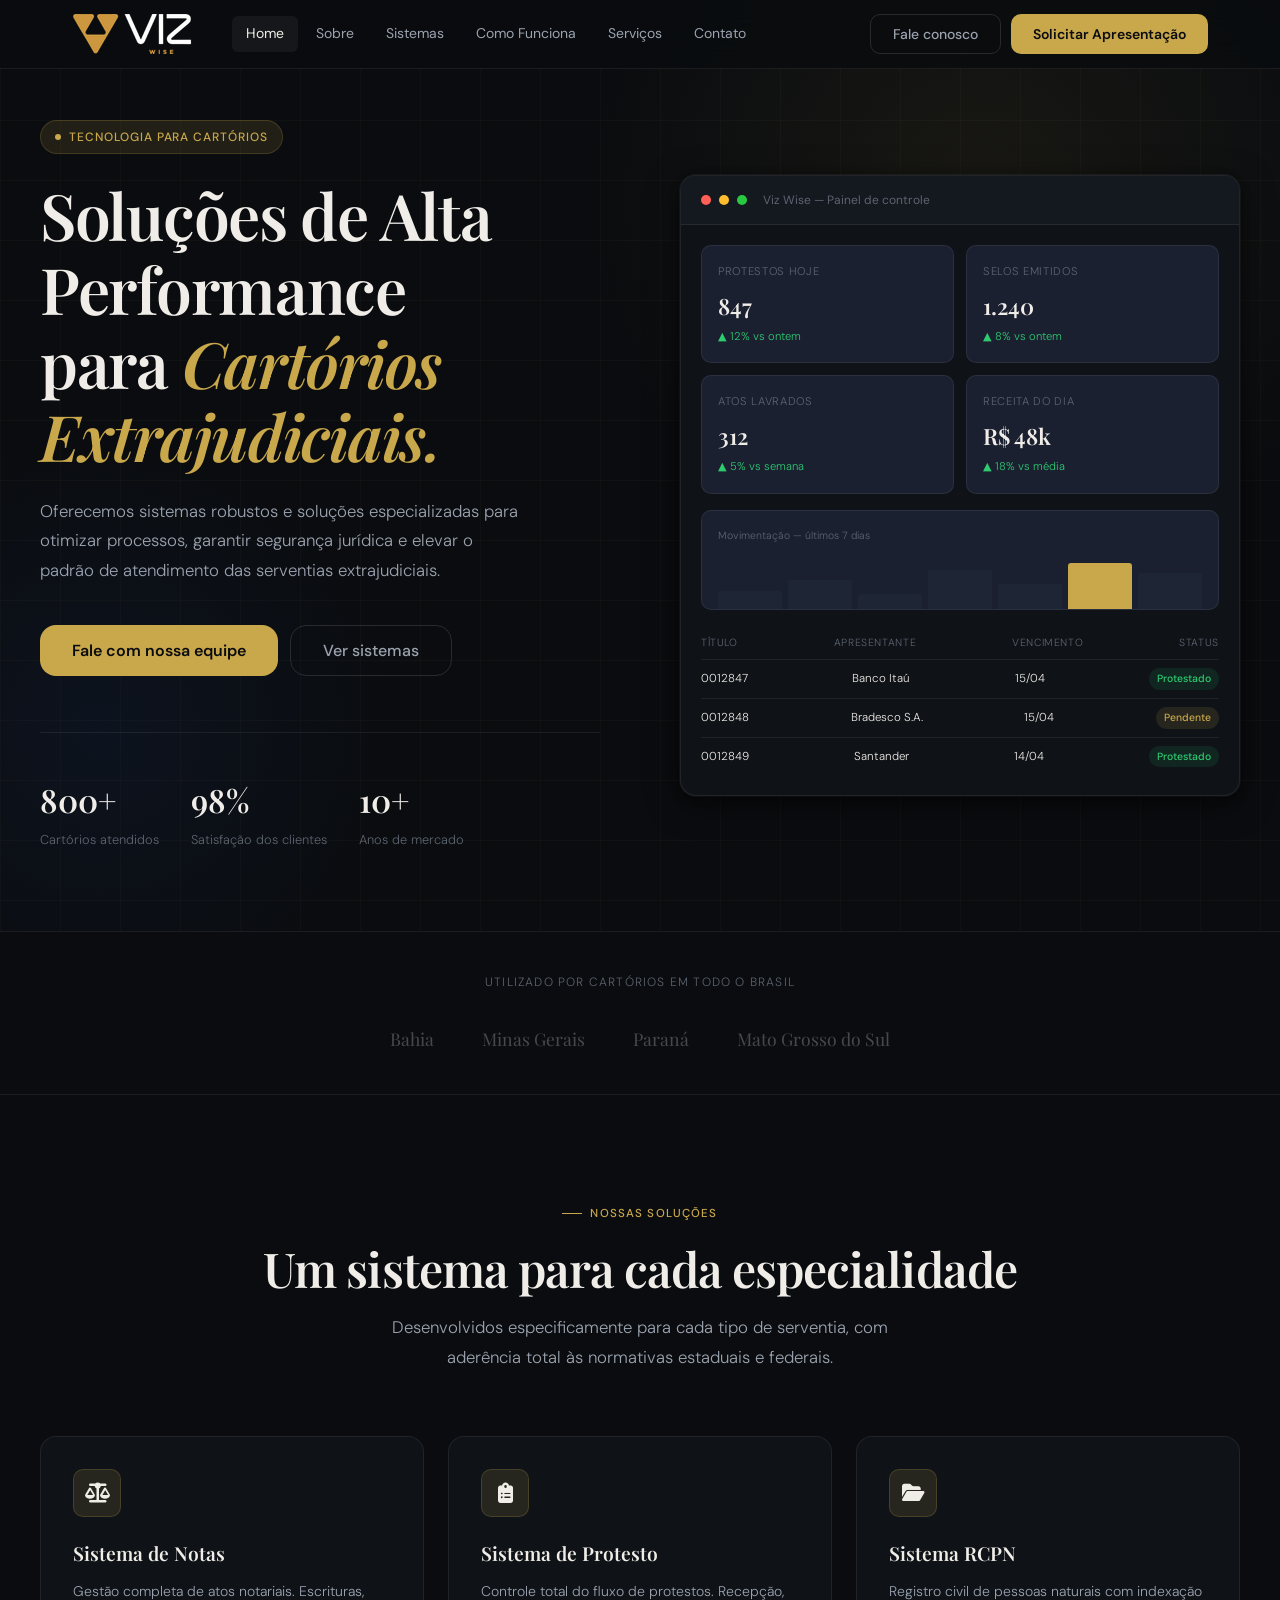
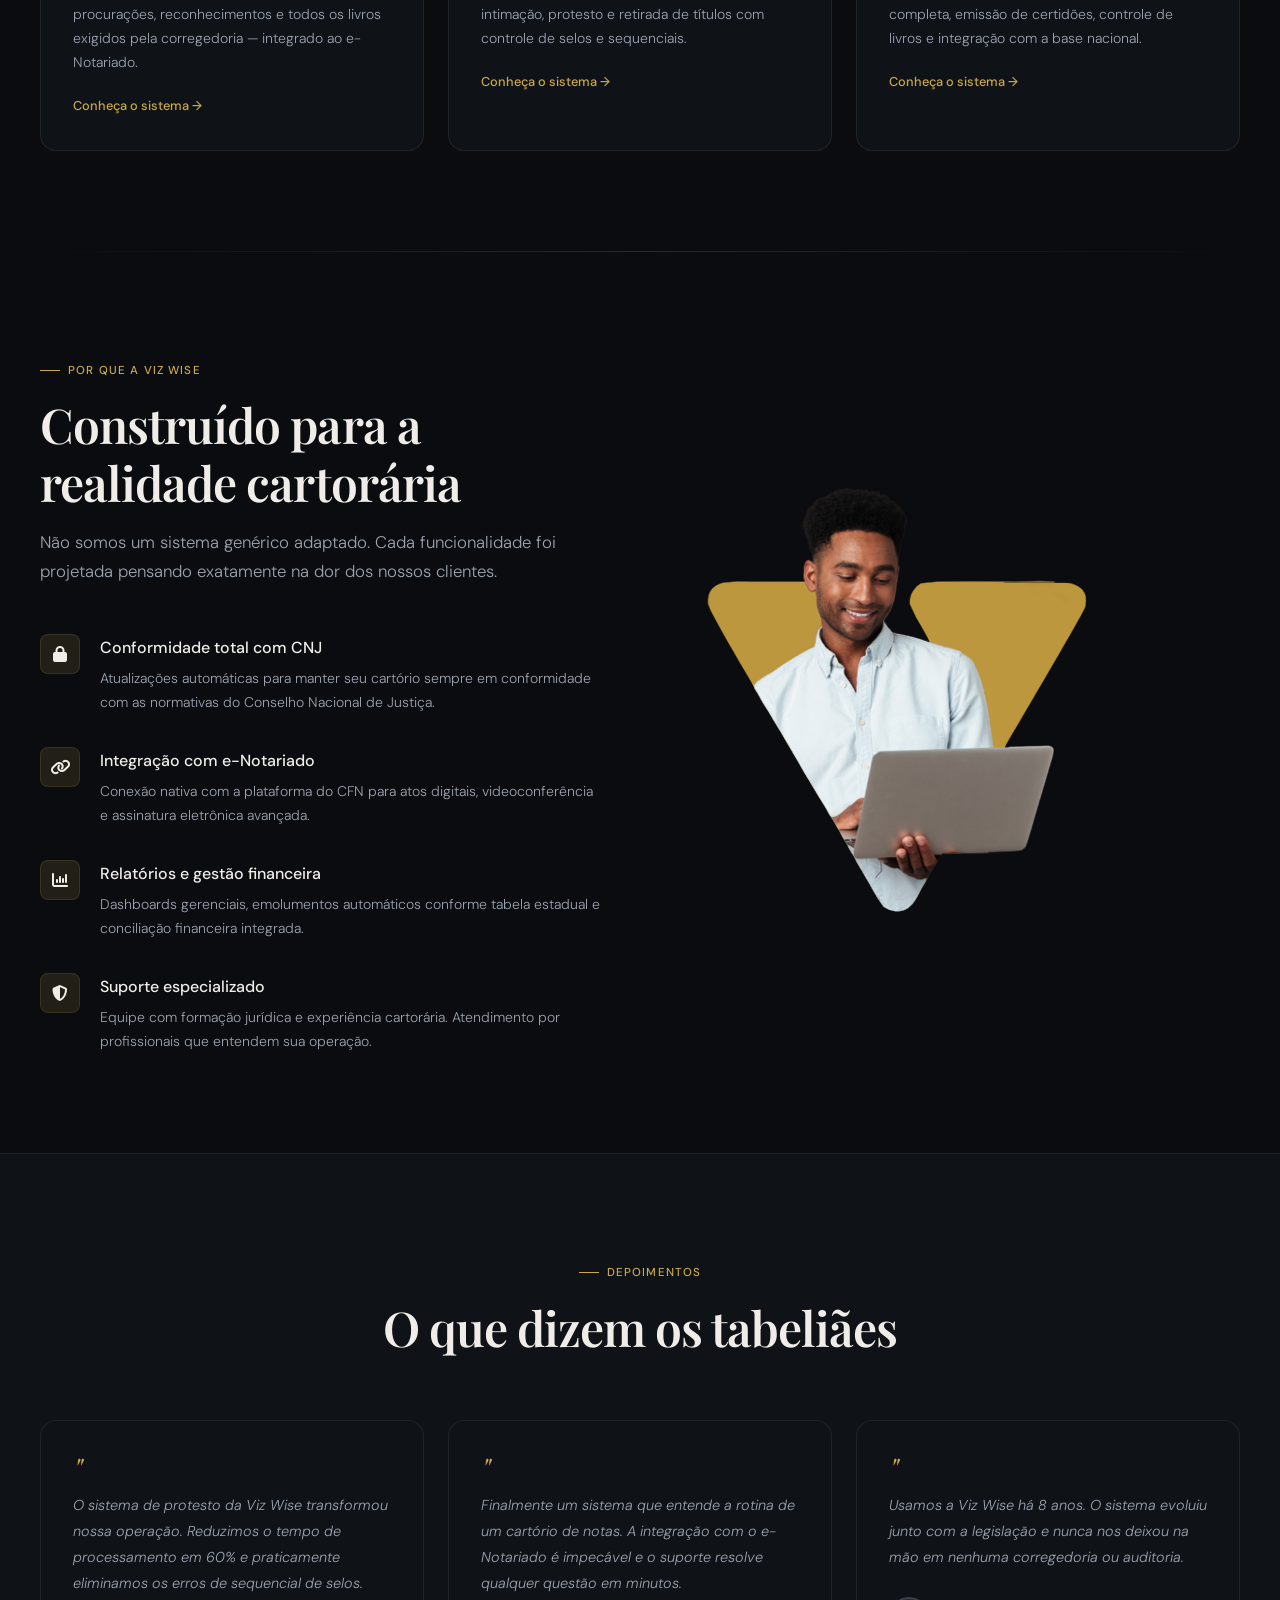
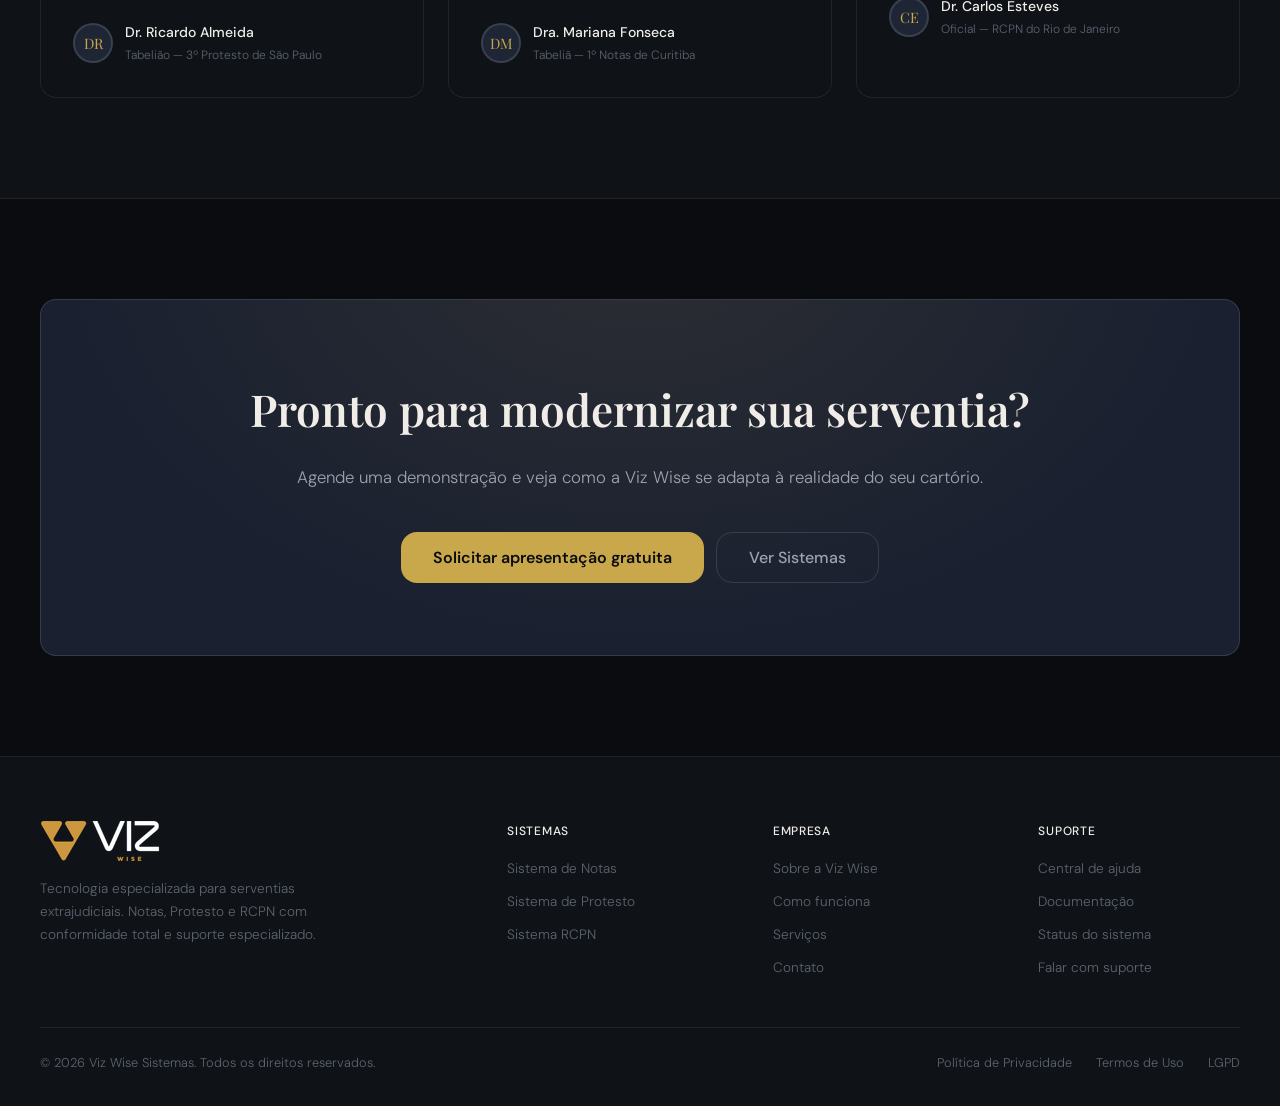
==== index.html @ 93118856 "Primeiro commit do site Viz Wise" ====
<!DOCTYPE html>
<html lang="pt-BR">

<head>
  <meta charset="UTF-8">
  <meta name="viewport" content="width=device-width, initial-scale=1.0">
  <title>Viz Wise | Sistemas para Cartórios</title>
  <meta name="description"
    content="Plataforma de gestão para cartórios de Notas, Protesto e RCPN. Tecnologia que respeita a seriedade do seu trabalho.">
  <link rel="preconnect" href="https://fonts.googleapis.com">
  <link rel="preconnect" href="https://fonts.gstatic.com" crossorigin>
  <link
    href="https://fonts.googleapis.com/css2?family=Playfair+Display:wght@400;500;600;700&family=DM+Sans:ital,opsz,wght@0,9..40,300;0,9..40,400;0,9..40,500;0,9..40,600;1,9..40,300&display=swap"
    rel="stylesheet">
  <link rel="stylesheet" href="https://cdnjs.cloudflare.com/ajax/libs/font-awesome/6.4.0/css/all.min.css">
  <link rel="stylesheet" href="css/styles.css">
</head>

<body>

  <nav id="navbar">
    <div class="nav-inner">
      <div class="nav-logo" onclick="navigate('home')" style="cursor:pointer;">

        <div class="logo-text"><img src="images/logo.png" alt="logo_vizwise"></div>
      </div>
      <div class="nav-links">
        <span class="nav-link active" onclick="navigate('home')" data-page="home">Home</span>
        <span class="nav-link" onclick="navigate('sobre')" data-page="sobre">Sobre</span>
        <span class="nav-link" onclick="navigate('sistemas')" data-page="sistemas">Sistemas</span>
        <span class="nav-link" onclick="navigate('como-funciona')" data-page="como-funciona">Como Funciona</span>
        <span class="nav-link" onclick="navigate('servicos')" data-page="servicos">Serviços</span>
        <span class="nav-link" onclick="navigate('contato')" data-page="contato">Contato</span>
      </div>
      <div class="nav-cta">
        <button class="btn btn-ghost" onclick="navigate('contato')">Fale conosco</button>
        <button class="btn btn-gold" onclick="navigate('contato')">Solicitar Apresentação</button>
      </div>
      <div class="hamburger" id="hamburger" onclick="toggleMenu()">
        <span></span><span></span><span></span>
      </div>
    </div>
  </nav>

  <div class="mobile-nav" id="mobileNav">
    <span class="nav-link" onclick="navigate('home');toggleMenu()">Home</span>
    <span class="nav-link" onclick="navigate('sobre');toggleMenu()">Sobre</span>
    <span class="nav-link" onclick="navigate('sistemas');toggleMenu()">Sistemas</span>
    <span class="nav-link" onclick="navigate('como-funciona');toggleMenu()">Como Funciona</span>
    <span class="nav-link" onclick="navigate('servicos');toggleMenu()">servicos</span>
    <span class="nav-link" onclick="navigate('contato');toggleMenu()">Contato</span>
    <div style="margin-top:24px;display:flex;flex-direction:column;gap:12px;">
      <button class="btn btn-ghost" onclick="navigate('contato');toggleMenu()">Falar com consultor</button>
      <button class="btn btn-gold" onclick="navigate('contato');toggleMenu()">Solicitar demo</button>
    </div>
  </div>

  <section class="hero">
    <div class="hero-bg">
      <div class="hero-grid"></div>
      <div class="hero-glow"></div>
      <div class="hero-glow2"></div>
    </div>
    <div class="hero-inner">
      <div class="hero-content">
        <div class="hero-eyebrow">Tecnologia para cartórios</div>
        <h1 class="hero-title">
          Soluções de Alta Performance <br>para <em>Cartórios Extrajudiciais.</em>
        </h1>
        <p class="hero-sub">
          Oferecemos sistemas robustos e soluções especializadas para otimizar processos, garantir segurança jurídica e
          elevar o padrão de atendimento das serventias extrajudiciais.
        </p>
        <div class="hero-actions">
          <button class="btn btn-gold btn-lg" onclick="navigate('contato')">Fale com nossa equipe</button>
          <button class="btn btn-ghost btn-lg" onclick="navigate('sistemas')">Ver sistemas</button>
        </div>
        <div class="hero-stats">
          <div>
            <div class="hero-stat-value">800+</div>
            <div class="hero-stat-label">Cartórios atendidos</div>
          </div>
          <div>
            <div class="hero-stat-value">98%</div>
            <div class="hero-stat-label">Satisfação dos clientes</div>
          </div>
          <div>
            <div class="hero-stat-value">10+</div>
            <div class="hero-stat-label">Anos de mercado</div>
          </div>
        </div>
      </div>
      <div class="hero-visual">
        <div class="dashboard-mock">
          <div class="dash-header">
            <div class="dash-dot" style="background:#ff5f57"></div>
            <div class="dash-dot" style="background:#ffbd2e"></div>
            <div class="dash-dot" style="background:#28c840"></div>
            <div class="dash-title">Viz Wise — Painel de controle</div>
          </div>
          <div class="dash-body">
            <div class="dash-cards">
              <div class="dash-card">
                <div class="dash-card-label">Protestos hoje</div>
                <div class="dash-card-value">847</div>
                <div class="dash-card-delta">▲ 12% vs ontem</div>
              </div>
              <div class="dash-card">
                <div class="dash-card-label">Selos emitidos</div>
                <div class="dash-card-value">1.240</div>
                <div class="dash-card-delta">▲ 8% vs ontem</div>
              </div>
              <div class="dash-card">
                <div class="dash-card-label">Atos lavrados</div>
                <div class="dash-card-value">312</div>
                <div class="dash-card-delta">▲ 5% vs semana</div>
              </div>
              <div class="dash-card">
                <div class="dash-card-label">Receita do dia</div>
                <div class="dash-card-value">R$ 48k</div>
                <div class="dash-card-delta">▲ 18% vs média</div>
              </div>
            </div>
            <div class="dash-chart">
              <div style="font-size:0.65rem;color:var(--text3);margin-bottom:8px;">Movimentação — últimos 7 dias</div>
              <div class="chart-bars">
                <div class="chart-bar" style="height:45%"></div>
                <div class="chart-bar" style="height:60%"></div>
                <div class="chart-bar" style="height:40%"></div>
                <div class="chart-bar" style="height:75%"></div>
                <div class="chart-bar" style="height:55%"></div>
                <div class="chart-bar active" style="height:85%"></div>
                <div class="chart-bar" style="height:70%"></div>
              </div>
            </div>
            <div class="dash-table">
              <div class="dash-table-row" style="color:var(--text3);font-size:0.65rem;letter-spacing:0.06em;">
                <span>TÍTULO</span><span>APRESENTANTE</span><span>VENCIMENTO</span><span>STATUS</span>
              </div>
              <div class="dash-table-row">
                <span style="color:var(--text)">0012847</span><span>Banco Itaú</span><span>15/04</span>
                <span class="dash-badge badge-green">Protestado</span>
              </div>
              <div class="dash-table-row">
                <span style="color:var(--text)">0012848</span><span>Bradesco S.A.</span><span>15/04</span>
                <span class="dash-badge badge-gold">Pendente</span>
              </div>
              <div class="dash-table-row">
                <span style="color:var(--text)">0012849</span><span>Santander</span><span>14/04</span>
                <span class="dash-badge badge-green">Protestado</span>
              </div>
            </div>
          </div>
        </div>
      </div>
    </div>
  </section>

  <section style="padding:40px 32px;border-top:1px solid var(--border);border-bottom:1px solid var(--border);">
    <div style="max-width:1200px;margin:0 auto;">
      <p
        style="text-align:center;font-size:0.75rem;color:var(--text3);letter-spacing:0.1em;text-transform:uppercase;margin-bottom:32px;">
        Utilizado por cartórios em todo o Brasil</p>
      <div style="display:flex;justify-content:center;gap:48px;flex-wrap:wrap;opacity:0.4;filter:grayscale(1);">
        <div style="font-family:var(--font-display);font-size:1.1rem;color:var(--text2);">Bahia</div>
        <div style="font-family:var(--font-display);font-size:1.1rem;color:var(--text2);">Minas Gerais</div>
        <div style="font-family:var(--font-display);font-size:1.1rem;color:var(--text2);">Paraná</div>
        <div style="font-family:var(--font-display);font-size:1.1rem;color:var(--text2);">Mato Grosso do Sul</div>
      </div>
    </div>
  </section>

  <section class="section">
    <div class="section-inner">
      <div class="section-header center">
        <div class="section-label">Nossas soluções</div>
        <h2 class="section-title">Um sistema para cada especialidade</h2>
        <p class="section-sub">Desenvolvidos especificamente para cada tipo de serventia, com aderência total às
          normativas estaduais e federais.</p>
      </div>
      <div class="modules-grid">
        <div class="module-card" onclick="navigate('sistemas')">
          <div class="module-icon"><i class="fa-solid fa-scale-balanced"></i></div>
          <div class="module-title">Sistema de Notas</div>
          <div class="module-desc">Gestão completa de atos notariais. Escrituras, procurações, reconhecimentos e todos
            os livros exigidos pela corregedoria — integrado ao e-Notariado.</div>
          <div class="module-link">Conheça o sistema →</div>
        </div>
        <div class="module-card" onclick="navigate('sistemas')">
          <div class="module-icon"><i class="fa-solid fa-clipboard-list"></i></div>
          <div class="module-title">Sistema de Protesto</div>
          <div class="module-desc">Controle total do fluxo de protestos. Recepção, intimação, protesto e retirada de
            títulos com controle de selos e sequenciais.</div>
          <div class="module-link">Conheça o sistema →</div>
        </div>
        <div class="module-card" onclick="navigate('sistemas')">
          <div class="module-icon"><i class="fa-solid fa-folder-open"></i></div>
          <div class="module-title">Sistema RCPN</div>
          <div class="module-desc">Registro civil de pessoas naturais com indexação completa, emissão de certidões,
            controle de livros e integração com a base nacional.</div>
          <div class="module-link">Conheça o sistema →</div>
        </div>
      </div>
    </div>
  </section>

  <div class="divider"></div>

  <section class="section">
    <div class="section-inner">
      <div class="features-layout">
        <div>
          <div class="section-label">Por que a Viz Wise</div>
          <h2 class="section-title">Construído para a realidade cartorária</h2>
          <p class="section-sub" style="margin-bottom:48px;">Não somos um sistema genérico adaptado. Cada funcionalidade
            foi projetada pensando exatamente na dor dos nossos clientes.</p>
          <div class="features-list">
            <div class="feature-item">
              <div class="feature-icon"><i class="fa-solid fa-lock"></i></div>
              <div>
                <div class="feature-title">Conformidade total com CNJ</div>
                <div class="feature-desc">Atualizações automáticas para manter seu cartório sempre em conformidade com
                  as normativas do Conselho Nacional de Justiça.</div>
              </div>
            </div>
            <div class="feature-item">
              <div class="feature-icon"><i class="fa-solid fa-link"></i></div>
              <div>
                <div class="feature-title">Integração com e-Notariado</div>
                <div class="feature-desc">Conexão nativa com a plataforma do CFN para atos digitais, videoconferência e
                  assinatura eletrônica avançada.</div>
              </div>
            </div>
            <div class="feature-item">
              <div class="feature-icon"><i class="fa-solid fa-chart-column"></i></div>
              <div>
                <div class="feature-title">Relatórios e gestão financeira</div>
                <div class="feature-desc">Dashboards gerenciais, emolumentos automáticos conforme tabela estadual e
                  conciliação financeira integrada.</div>
              </div>
            </div>
            <div class="feature-item">
              <div class="feature-icon"><i class="fa-solid fa-shield-halved"></i></div>
              <div>
                <div class="feature-title">Suporte especializado</div>
                <div class="feature-desc">Equipe com formação jurídica e experiência cartorária. Atendimento por
                  profissionais que entendem sua operação.</div>
              </div>
            </div>
          </div>
        </div>
        <div class="features-visual">
          <img fetchpriority="high" decoding="async" width="435" height="469" src="./images/img.png"
            sizes="(max-width: 435px) 100vw, 435px" style="width:100%;height:107.82%;max-width:435px">
        </div>
      </div>
    </div>
    </div>
    </div>
  </section>

  <section class="section"
    style="background:var(--bg2);border-top:1px solid var(--border);border-bottom:1px solid var(--border);">
    <div class="section-inner">
      <div class="section-header center">
        <div class="section-label">Depoimentos</div>
        <h2 class="section-title">O que dizem os tabeliães</h2>
      </div>
      <div class="testimonials">
        <div class="testimonial">
          <div class="testimonial-quote">O sistema de protesto da Viz Wise transformou nossa operação. Reduzimos o tempo
            de processamento em 60% e praticamente eliminamos os erros de sequencial de selos.</div>
          <div class="testimonial-author">
            <div class="testimonial-avatar">DR</div>
            <div>
              <div class="testimonial-name">Dr. Ricardo Almeida</div>
              <div class="testimonial-role">Tabelião — 3º Protesto de São Paulo</div>
            </div>
          </div>
        </div>
        <div class="testimonial">
          <div class="testimonial-quote">Finalmente um sistema que entende a rotina de um cartório de notas. A
            integração com o e-Notariado é impecável e o suporte resolve qualquer questão em minutos.</div>
          <div class="testimonial-author">
            <div class="testimonial-avatar">DM</div>
            <div>
              <div class="testimonial-name">Dra. Mariana Fonseca</div>
              <div class="testimonial-role">Tabeliã — 1º Notas de Curitiba</div>
            </div>
          </div>
        </div>
        <div class="testimonial">
          <div class="testimonial-quote">Usamos a Viz Wise há 8 anos. O sistema evoluiu junto com a legislação e nunca
            nos deixou na mão em nenhuma corregedoria ou auditoria.</div>
          <div class="testimonial-author">
            <div class="testimonial-avatar">CE</div>
            <div>
              <div class="testimonial-name">Dr. Carlos Esteves</div>
              <div class="testimonial-role">Oficial — RCPN do Rio de Janeiro</div>
            </div>
          </div>
        </div>
      </div>
    </div>
  </section>

  <section class="section">
    <div class="section-inner">
      <div class="cta-banner">
        <h2 class="cta-banner-title">Pronto para modernizar sua serventia?</h2>
        <p class="cta-banner-sub">Agende uma demonstração e veja como a Viz Wise se adapta à realidade do seu cartório.
        </p>
        <div class="cta-banner-actions">
          <button class="btn btn-gold btn-lg" onclick="navigate('contato')">Solicitar apresentação gratuita</button>
          <button class="btn btn-ghost btn-lg" onclick="navigate('sistemas')">Ver Sistemas</button>
        </div>
      </div>
    </div>
  </section>

  <footer>
    <div class="footer-inner">
      <div class="footer-top">
        <div class="footer-brand">
          <div class="footer-brand-logo">
            <img src="images/logo.png" alt="logo_vizwise">
          </div>
          <div class="footer-brand-desc">Tecnologia especializada para serventias extrajudiciais. Notas, Protesto e RCPN
            com conformidade total e suporte especializado.</div>
        </div>
        <div>
          <div class="footer-col-title">Sistemas</div>
          <div class="footer-links">
            <span class="footer-link" onclick="navigate('sistemas')">Sistema de Notas</span>
            <span class="footer-link" onclick="navigate('sistemas')">Sistema de Protesto</span>
            <span class="footer-link" onclick="navigate('sistemas')">Sistema RCPN</span>
          </div>
        </div>
        <div>
          <div class="footer-col-title">Empresa</div>
          <div class="footer-links">
            <span class="footer-link" onclick="navigate('sobre')">Sobre a Viz Wise</span>
            <span class="footer-link" onclick="navigate('como-funciona')">Como funciona</span>
            <span class="footer-link" onclick="navigate('servicos')">Serviços</span>
            <span class="footer-link" onclick="navigate('contato')">Contato</span>
          </div>
        </div>
        <div>
          <div class="footer-col-title">Suporte</div>
          <div class="footer-links">
            <span class="footer-link">Central de ajuda</span>
            <span class="footer-link">Documentação</span>
            <span class="footer-link">Status do sistema</span>
            <span class="footer-link" onclick="navigate('contato')">Falar com suporte</span>
          </div>
        </div>
      </div>
      <div class="footer-bottom">
        <div class="footer-copy">© 2026 Viz Wise Sistemas. Todos os direitos reservados.</div>
        <div class="footer-legal">
          <a>Política de Privacidade</a>
          <a>Termos de Uso</a>
          <a>LGPD</a>
        </div>
      </div>
    </div>
  </footer>

  <script src="js/main.js"></script>
</body>

</html>
---- css/styles.css ----
:root {
  --bg: #0a0c0f;
  --bg2: #0f1318;
  --bg3: #141920;
  --surface: #1a2030;
  --surface2: #1e2535;
  --border: rgba(255, 255, 255, 0.07);
  --border2: rgba(255, 255, 255, 0.12);
  --gold: #c9a84c;
  --gold2: #e8c97a;
  --gold-dim: rgba(201, 168, 76, 0.12);
  --gold-glow: rgba(201, 168, 76, 0.25);
  --text: #f0ede8;
  --text2: #9ba3b0;
  --text3: #5c6470;
  --green: #2ecc71;
  --green-dim: rgba(46, 204, 113, 0.1);
  --red: #e74c3c;
  --radius: 10px;
  --radius-lg: 16px;
  --font-display: 'Playfair Display', Georgia, serif;
  --font-body: 'DM Sans', system-ui, sans-serif;
  --transition: 0.2s cubic-bezier(0.4, 0, 0.2, 1);
  --shadow: 0 1px 3px rgba(0, 0, 0, 0.4), 0 4px 16px rgba(0, 0, 0, 0.3);
  --shadow-lg: 0 8px 32px rgba(0, 0, 0, 0.5), 0 2px 8px rgba(0, 0, 0, 0.4);
}

*,
*::before,
*::after {
  box-sizing: border-box;
  margin: 0;
  padding: 0;
}

html {
  scroll-behavior: smooth;
  font-size: 16px;
}

body {
  background: var(--bg);
  color: var(--text);
  font-family: var(--font-body);
  font-weight: 300;
  line-height: 1.7;
  -webkit-font-smoothing: antialiased;
  overflow-x: hidden;
}

img {
  max-width: 100%;
  display: block;
}

a {
  color: inherit;
  text-decoration: none;
}

button {
  cursor: pointer;
  border: none;
  background: none;
  font-family: inherit;
}

/* SCROLLBAR */
::-webkit-scrollbar {
  width: 4px;
}

::-webkit-scrollbar-track {
  background: var(--bg);
}

::-webkit-scrollbar-thumb {
  background: var(--surface2);
  border-radius: 2px;
}

/* NAV */
nav {
  position: fixed;
  top: 0;
  left: 0;
  right: 0;
  z-index: 1000;
  background: rgba(10, 12, 15, 0.85);
  backdrop-filter: blur(16px);
  border-bottom: 1px solid var(--border);
  transition: var(--transition);
}

.nav-inner {
  max-width: 1200px;
  margin: 0 auto;
  padding: 0 32px;
  display: flex;
  align-items: center;
  height: 68px;
  gap: 40px;
}

.nav-logo {
  display: flex;
  align-items: center;
  gap: 10px;
  flex-shrink: 0;
}

.logo-mark {
  width: 32px;
  height: 32px;
  background: var(--gold);
  border-radius: 6px;
  display: flex;
  align-items: center;
  justify-content: center;
}

.logo-mark svg {
  width: 18px;
  height: 18px;
  fill: var(--bg);
}

.logo-text {
  font-family: var(--font-display);
  font-size: 1.25rem;
  font-weight: 600;
  color: var(--text);
  letter-spacing: 0.01em;
}

.logo-text span {
  color: var(--gold);
}

.nav-links {
  display: flex;
  align-items: center;
  gap: 4px;
  flex: 1;
}

.nav-link {
  padding: 6px 14px;
  border-radius: 6px;
  font-size: 0.875rem;
  font-weight: 400;
  color: var(--text2);
  transition: var(--transition);
  cursor: pointer;
}

.nav-link:hover,
.nav-link.active {
  color: var(--text);
  background: rgba(255, 255, 255, 0.05);
}

.nav-cta {
  margin-left: auto;
  display: flex;
  gap: 10px;
}

.btn {
  display: inline-flex;
  align-items: center;
  gap: 8px;
  padding: 10px 22px;
  border-radius: var(--radius);
  font-size: 0.875rem;
  font-weight: 500;
  transition: var(--transition);
  white-space: nowrap;
}

.btn-ghost {
  border: 1px solid var(--border2);
  color: var(--text2);
}

.btn-ghost:hover {
  background: rgba(255, 255, 255, 0.05);
  color: var(--text);
  border-color: var(--border2);
}

.btn-gold {
  background: var(--gold);
  color: var(--bg);
  font-weight: 600;
}

.btn-gold:hover {
  background: var(--gold2);
  transform: translateY(-1px);
  box-shadow: 0 4px 20px var(--gold-glow);
}

.btn-outline-gold {
  border: 1px solid var(--gold);
  color: var(--gold);
}

.btn-outline-gold:hover {
  background: var(--gold-dim);
}

.btn-lg {
  padding: 14px 32px;
  font-size: 1rem;
  border-radius: var(--radius-lg);
}

/* HAMBURGER */
.hamburger {
  display: none;
  flex-direction: column;
  gap: 5px;
  padding: 8px;
  cursor: pointer;
}

.hamburger span {
  display: block;
  width: 22px;
  height: 1.5px;
  background: var(--text2);
  transition: var(--transition);
}

/* MOBILE NAV */
.mobile-nav {
  display: none;
  position: fixed;
  inset: 0;
  z-index: 999;
  background: var(--bg);
  padding: 100px 32px 32px;
  flex-direction: column;
  gap: 4px;
}

.mobile-nav.open {
  display: flex;
}

.mobile-nav .nav-link {
  font-size: 1.25rem;
  padding: 12px 16px;
}

/* SECTION */
.section {
  padding: 100px 32px;
}

.section-inner {
  max-width: 1200px;
  margin: 0 auto;
}

.section-label {
  display: inline-flex;
  align-items: center;
  gap: 8px;
  font-size: 0.72rem;
  font-weight: 500;
  color: var(--gold);
  letter-spacing: 0.1em;
  text-transform: uppercase;
  margin-bottom: 16px;
}

.section-label::before {
  content: '';
  width: 20px;
  height: 1px;
  background: var(--gold);
}

.section-title {
  font-family: var(--font-display);
  font-size: clamp(2rem, 4vw, 3rem);
  font-weight: 600;
  line-height: 1.2;
  letter-spacing: -0.02em;
  color: var(--text);
  margin-bottom: 16px;
}

.section-sub {
  font-size: 1.05rem;
  color: var(--text2);
  max-width: 560px;
  line-height: 1.75;
}

.section-header {
  margin-bottom: 64px;
}

.section-header.center {
  text-align: center;
}

.section-header.center .section-label {
  justify-content: center;
}

.section-header.center .section-sub {
  margin: 0 auto;
}

/* MODULES */
.modules-grid {
  display: grid;
  grid-template-columns: repeat(3, 1fr);
  gap: 24px;
}

.module-card {
  background: var(--bg2);
  border: 1px solid var(--border);
  border-radius: var(--radius-lg);
  padding: 32px;
  transition: var(--transition);
  cursor: pointer;
  position: relative;
  overflow: hidden;
}

.module-card::before {
  content: '';
  position: absolute;
  inset: 0;
  background: linear-gradient(135deg, var(--gold-dim) 0%, transparent 60%);
  opacity: 0;
  transition: var(--transition);
}

.module-card:hover {
  border-color: rgba(201, 168, 76, 0.25);
  transform: translateY(-4px);
  box-shadow: var(--shadow-lg);
}

.module-card:hover::before {
  opacity: 1;
}

.module-icon {
  width: 48px;
  height: 48px;
  background: var(--gold-dim);
  border: 1px solid rgba(201, 168, 76, 0.2);
  border-radius: 10px;
  display: flex;
  align-items: center;
  justify-content: center;
  margin-bottom: 20px;
  font-size: 1.25rem;
}

.module-title {
  font-family: var(--font-display);
  font-size: 1.2rem;
  font-weight: 600;
  color: var(--text);
  margin-bottom: 10px;
}

.module-desc {
  font-size: 0.875rem;
  color: var(--text2);
  line-height: 1.7;
}

.module-link {
  display: inline-flex;
  align-items: center;
  gap: 6px;
  font-size: 0.8rem;
  color: var(--gold);
  margin-top: 20px;
  font-weight: 500;
}

/* FEATURES */
.features-layout {
  display: grid;
  grid-template-columns: 1fr 1fr;
  gap: 80px;
  align-items: center;
}

.features-list {
  display: flex;
  flex-direction: column;
  gap: 32px;
}

.feature-item {
  display: flex;
  gap: 20px;
}

.feature-icon {
  width: 40px;
  height: 40px;
  background: var(--gold-dim);
  border: 1px solid rgba(201, 168, 76, 0.15);
  border-radius: 8px;
  display: flex;
  align-items: center;
  justify-content: center;
  flex-shrink: 0;
  font-size: 1rem;
}

.feature-title {
  font-size: 1rem;
  font-weight: 500;
  color: var(--text);
  margin-bottom: 6px;
}

.feature-desc {
  font-size: 0.875rem;
  color: var(--text2);
  line-height: 1.7;
}

/*eatures-visual {
  background: var(--bg2);
  border: 1px solid var(--border);
  border-radius: var(--radius-lg);
  overflow: hidden;
}
*/
.fv-header {
  padding: 16px 20px;
  border-bottom: 1px solid var(--border);
  display: flex;
  align-items: center;
  justify-content: space-between;
}

.fv-title {
  font-size: 0.8rem;
  font-weight: 500;
  color: var(--text2);
}

.fv-actions {
  display: flex;
  gap: 8px;
}

.fv-btn {
  padding: 4px 12px;
  border-radius: 6px;
  font-size: 0.7rem;
  font-weight: 500;
  border: 1px solid var(--border);
}

.fv-btn.primary {
  background: var(--gold);
  color: var(--bg);
  border-color: var(--gold);
}

.fv-body {
  padding: 20px;
}

.fv-row {
  display: grid;
  grid-template-columns: 1fr 1fr 1fr auto;
  gap: 12px;
  align-items: center;
  padding: 10px 0;
  border-bottom: 1px solid var(--border);
  font-size: 0.75rem;
}

.fv-row:last-child {
  border: none;
}

.fv-row.header {
  color: var(--text3);
  font-size: 0.7rem;
  letter-spacing: 0.06em;
  text-transform: uppercase;
}

.fv-status {
  padding: 3px 10px;
  border-radius: 100px;
  font-size: 0.65rem;
  font-weight: 500;
}

/* HOW IT WORKS */
.steps {
  display: grid;
  grid-template-columns: repeat(4, 1fr);
  gap: 0;
  position: relative;
}

.steps::before {
  content: '';
  position: absolute;
  top: 28px;
  left: 12%;
  right: 12%;
  height: 1px;
  background: linear-gradient(90deg, transparent, var(--border2), transparent);
}

.step {
  text-align: center;
  padding: 0 16px;
}

.step-num {
  width: 56px;
  height: 56px;
  border-radius: 50%;
  background: var(--surface);
  border: 1px solid var(--border2);
  display: flex;
  align-items: center;
  justify-content: center;
  font-family: var(--font-display);
  font-size: 1.1rem;
  font-weight: 600;
  color: var(--gold);
  margin: 0 auto 20px;
  position: relative;
  z-index: 1;
}

.step-title {
  font-size: 1rem;
  font-weight: 500;
  color: var(--text);
  margin-bottom: 8px;
}

.step-desc {
  font-size: 0.8rem;
  color: var(--text2);
  line-height: 1.7;
}

/* PRICING */
.pricing-grid {
  display: grid;
  grid-template-columns: repeat(3, 1fr);
  gap: 24px;
  align-items: start;
}

.pricing-card {
  background: var(--bg2);
  border: 1px solid var(--border);
  border-radius: var(--radius-lg);
  padding: 36px;
  position: relative;
  transition: var(--transition);
}

.pricing-card.featured {
  border-color: var(--gold);
  background: var(--surface);
}

.pricing-card.featured::before {
  content: 'Mais popular';
  position: absolute;
  top: -14px;
  left: 50%;
  transform: translateX(-50%);
  background: var(--gold);
  color: var(--bg);
  font-size: 0.7rem;
  font-weight: 600;
  padding: 4px 16px;
  border-radius: 100px;
  white-space: nowrap;
}

.pricing-plan {
  font-size: 0.75rem;
  font-weight: 500;
  color: var(--gold);
  letter-spacing: 0.08em;
  text-transform: uppercase;
  margin-bottom: 8px;
}

.pricing-name {
  font-family: var(--font-display);
  font-size: 1.4rem;
  font-weight: 600;
  color: var(--text);
  margin-bottom: 12px;
}

.pricing-desc {
  font-size: 0.85rem;
  color: var(--text2);
  margin-bottom: 28px;
  line-height: 1.6;
}

.pricing-contact {
  font-size: 1.1rem;
  color: var(--gold);
  font-weight: 500;
  margin-bottom: 28px;
}

.pricing-divider {
  height: 1px;
  background: var(--border);
  margin-bottom: 28px;
}

.pricing-features {
  display: flex;
  flex-direction: column;
  gap: 12px;
  margin-bottom: 32px;
}

.pricing-feature {
  display: flex;
  align-items: flex-start;
  gap: 10px;
  font-size: 0.85rem;
  color: var(--text2);
}

.pricing-feature::before {
  content: '✓';
  color: var(--green);
  font-weight: 700;
  flex-shrink: 0;
  margin-top: 1px;
}

.pricing-card .btn {
  width: 100%;
  justify-content: center;
}

/* TESTIMONIALS */
.testimonials {
  display: grid;
  grid-template-columns: repeat(3, 1fr);
  gap: 24px;
}

.testimonial {
  background: var(--bg2);
  border: 1px solid var(--border);
  border-radius: var(--radius-lg);
  padding: 32px;
}

.testimonial-quote {
  font-size: 0.9rem;
  color: var(--text2);
  line-height: 1.8;
  margin-bottom: 24px;
  font-style: italic;
}

.testimonial-quote::before {
  content: '"';
  font-family: var(--font-display);
  font-size: 2rem;
  color: var(--gold);
  line-height: 1;
  display: block;
  margin-bottom: 8px;
}

.testimonial-author {
  display: flex;
  align-items: center;
  gap: 12px;
}

.testimonial-avatar {
  width: 40px;
  height: 40px;
  border-radius: 50%;
  background: var(--surface2);
  border: 2px solid var(--border2);
  display: flex;
  align-items: center;
  justify-content: center;
  font-family: var(--font-display);
  font-size: 0.9rem;
  color: var(--gold);
}

.testimonial-name {
  font-size: 0.875rem;
  font-weight: 500;
  color: var(--text);
}

.testimonial-role {
  font-size: 0.75rem;
  color: var(--text3);
}

/* CTA BANNER */
.cta-banner {
  background: var(--surface);
  border: 1px solid var(--border2);
  border-radius: var(--radius-lg);
  padding: 72px;
  text-align: center;
  position: relative;
  overflow: hidden;
}

.cta-banner::before {
  content: '';
  position: absolute;
  inset: 0;
  background: radial-gradient(ellipse at 50% -20%, rgba(201, 168, 76, 0.1) 0%, transparent 70%);
}

.cta-banner-title {
  font-family: var(--font-display);
  font-size: clamp(1.75rem, 3.5vw, 2.75rem);
  font-weight: 600;
  color: var(--text);
  margin-bottom: 16px;
  position: relative;
}

.cta-banner-sub {
  font-size: 1.05rem;
  color: var(--text2);
  margin-bottom: 40px;
  position: relative;
}

.cta-banner-actions {
  display: flex;
  gap: 12px;
  justify-content: center;
  position: relative;
}

/* ABOUT */
.about-grid {
  display: grid;
  grid-template-columns: 1fr 1fr;
  gap: 80px;
  align-items: start;
}

.about-lead {
  font-size: 1.15rem;
  color: var(--text);
  line-height: 1.8;
  margin-bottom: 24px;
  font-weight: 300;
}

.about-body {
  font-size: 0.9rem;
  color: var(--text2);
  line-height: 1.8;
  margin-bottom: 40px;
}

.values-grid {
  display: grid;
  grid-template-columns: 1fr 1fr;
  gap: 16px;
  margin-top: 48px;
}

.value-card {
  background: var(--bg2);
  border: 1px solid var(--border);
  border-radius: var(--radius);
  padding: 20px;
}

.value-icon {
  font-size: 1.25rem;
  margin-bottom: 10px;
}

.value-title {
  font-size: 0.875rem;
  font-weight: 500;
  color: var(--text);
  margin-bottom: 6px;
}

.value-desc {
  font-size: 0.8rem;
  color: var(--text2);
  line-height: 1.6;
}

.team-card {
  background: var(--bg2);
  border: 1px solid var(--border);
  border-radius: var(--radius-lg);
  padding: 32px;
  margin-bottom: 24px;
}

.team-title {
  font-size: 0.75rem;
  font-weight: 500;
  color: var(--gold);
  letter-spacing: 0.08em;
  text-transform: uppercase;
  margin-bottom: 20px;
}

.team-numbers {
  display: flex;
  flex-direction: column;
  gap: 16px;
}

.team-number-item {
  display: flex;
  justify-content: space-between;
  align-items: center;
  padding-bottom: 16px;
  border-bottom: 1px solid var(--border);
}

.team-number-item:last-child {
  border: none;
  padding-bottom: 0;
}

.team-number-label {
  font-size: 0.85rem;
  color: var(--text2);
}

.team-number-value {
  font-family: var(--font-display);
  font-size: 1.5rem;
  font-weight: 600;
  color: var(--text);
}

.cert-card {
  background: var(--bg2);
  border: 1px solid var(--border);
  border-radius: var(--radius-lg);
  padding: 24px;
}

.cert-item {
  display: flex;
  align-items: center;
  gap: 12px;
  padding: 10px 0;
  border-bottom: 1px solid var(--border);
}

.cert-item:last-child {
  border: none;
}

.cert-icon {
  width: 32px;
  height: 32px;
  background: var(--green-dim);
  border-radius: 6px;
  display: flex;
  align-items: center;
  justify-content: center;
  font-size: 0.875rem;
  color: var(--green);
  flex-shrink: 0;
}

.cert-text {
  font-size: 0.8rem;
  color: var(--text2);
}

.cert-name {
  font-size: 0.85rem;
  font-weight: 500;
  color: var(--text);
}

/* CONTACT */
.contact-grid {
  display: grid;
  grid-template-columns: 1fr 1.5fr;
  gap: 80px;
  align-items: start;
}

.contact-channels {
  display: flex;
  flex-direction: column;
  gap: 20px;
  margin-top: 40px;
}

.contact-channel {
  display: flex;
  align-items: flex-start;
  gap: 16px;
  padding: 20px;
  background: var(--bg2);
  border: 1px solid var(--border);
  border-radius: var(--radius);
}

.contact-channel-icon {
  width: 40px;
  height: 40px;
  background: var(--gold-dim);
  border: 1px solid rgba(201, 168, 76, 0.15);
  border-radius: 8px;
  display: flex;
  align-items: center;
  justify-content: center;
  font-size: 1rem;
  flex-shrink: 0;
}

.contact-channel-label {
  font-size: 0.75rem;
  color: var(--text3);
  margin-bottom: 2px;
}

.contact-channel-value {
  font-size: 0.9rem;
  font-weight: 500;
  color: var(--text);
}

.contact-form-wrap {
  background: var(--bg2);
  border: 1px solid var(--border);
  border-radius: var(--radius-lg);
  padding: 40px;
}

.form-title {
  font-family: var(--font-display);
  font-size: 1.4rem;
  font-weight: 600;
  color: var(--text);
  margin-bottom: 8px;
}

.form-sub {
  font-size: 0.875rem;
  color: var(--text2);
  margin-bottom: 32px;
}

.form-group {
  margin-bottom: 20px;
}

.form-label {
  display: block;
  font-size: 0.8rem;
  font-weight: 500;
  color: var(--text2);
  margin-bottom: 8px;
  letter-spacing: 0.02em;
}

.form-input,
.form-select,
.form-textarea {
  width: 100%;
  background: var(--bg3);
  border: 1px solid var(--border2);
  border-radius: var(--radius);
  padding: 12px 16px;
  font-size: 0.9rem;
  color: var(--text);
  font-family: var(--font-body);
  transition: var(--transition);
  outline: none;
}

.form-input:focus,
.form-select:focus,
.form-textarea:focus {
  border-color: var(--gold);
  box-shadow: 0 0 0 3px var(--gold-dim);
}

.form-input::placeholder,
.form-textarea::placeholder {
  color: var(--text3);
}

.form-select {
  appearance: none;
  cursor: pointer;
}

.form-textarea {
  resize: vertical;
  min-height: 120px;
}

.form-grid {
  display: grid;
  grid-template-columns: 1fr 1fr;
  gap: 16px;
}

.form-submit {
  width: 100%;
  padding: 14px;
  border-radius: var(--radius);
  background: var(--gold);
  color: var(--bg);
  font-size: 0.9rem;
  font-weight: 600;
  font-family: var(--font-body);
  transition: var(--transition);
  margin-top: 8px;
}

.form-submit:hover {
  background: var(--gold2);
  transform: translateY(-1px);
  box-shadow: 0 4px 20px var(--gold-glow);
}

.form-note {
  font-size: 0.75rem;
  color: var(--text3);
  text-align: center;
  margin-top: 16px;
}

/* HERO */
.hero {
  min-height: 100vh;
  display: flex;
  align-items: center;
  position: relative;
  overflow: hidden;
  padding: 120px 32px 80px;
}

.hero-bg {
  position: absolute;
  inset: 0;
  z-index: 0;
}

.hero-grid {
  position: absolute;
  inset: 0;
  background-image: linear-gradient(rgba(201, 168, 76, 0.03) 1px, transparent 1px), linear-gradient(90deg, rgba(201, 168, 76, 0.03) 1px, transparent 1px);
  background-size: 60px 60px;
}

.hero-glow {
  position: absolute;
  top: -200px;
  right: -100px;
  width: 800px;
  height: 800px;
  background: radial-gradient(ellipse, rgba(201, 168, 76, 0.08) 0%, transparent 70%);
  pointer-events: none;
}

.hero-glow2 {
  position: absolute;
  bottom: -100px;
  left: -200px;
  width: 600px;
  height: 600px;
  background: radial-gradient(ellipse, rgba(30, 60, 120, 0.15) 0%, transparent 70%);
  pointer-events: none;
}

.hero-inner {
  max-width: 1200px;
  margin: 0 auto;
  position: relative;
  z-index: 1;
  display: grid;
  grid-template-columns: 1fr 1fr;
  gap: 80px;
  align-items: center;
}

.hero-eyebrow {
  display: inline-flex;
  align-items: center;
  gap: 8px;
  padding: 6px 14px;
  background: var(--gold-dim);
  border: 1px solid rgba(201, 168, 76, 0.2);
  border-radius: 100px;
  font-size: 0.75rem;
  font-weight: 500;
  color: var(--gold);
  letter-spacing: 0.08em;
  text-transform: uppercase;
  margin-bottom: 24px;
}

.hero-eyebrow::before {
  content: '';
  width: 6px;
  height: 6px;
  border-radius: 50%;
  background: var(--gold);
}

.hero-title {
  font-family: var(--font-display);
  font-size: clamp(2.5rem, 5vw, 4rem);
  font-weight: 600;
  line-height: 1.15;
  letter-spacing: -0.02em;
  margin-bottom: 24px;
  color: var(--text);
}

.hero-title em {
  font-style: italic;
  color: var(--gold);
}

.hero-sub {
  font-size: 1.05rem;
  color: var(--text2);
  line-height: 1.75;
  margin-bottom: 40px;
  max-width: 480px;
}

.hero-actions {
  display: flex;
  gap: 12px;
  flex-wrap: wrap;
}

.hero-stats {
  display: flex;
  gap: 32px;
  margin-top: 56px;
  padding-top: 40px;
  border-top: 1px solid var(--border);
}

.hero-stat-value {
  font-family: var(--font-display);
  font-size: 2rem;
  font-weight: 600;
  color: var(--text);
}

.hero-stat-label {
  font-size: 0.8rem;
  color: var(--text3);
  margin-top: 2px;
}

.hero-visual {
  position: relative;
}

.dashboard-mock {
  background: var(--bg2);
  border: 1px solid var(--border);
  border-radius: var(--radius-lg);
  overflow: hidden;
  box-shadow: var(--shadow-lg), 0 0 0 1px var(--border);
}

.dash-header {
  background: var(--bg3);
  border-bottom: 1px solid var(--border);
  padding: 14px 20px;
  display: flex;
  align-items: center;
  gap: 8px;
}

.dash-dot {
  width: 10px;
  height: 10px;
  border-radius: 50%;
}

.dash-title {
  margin-left: 8px;
  font-size: 0.75rem;
  color: var(--text3);
  font-weight: 400;
}

.dash-body {
  padding: 20px;
}

.dash-cards {
  display: grid;
  grid-template-columns: 1fr 1fr;
  gap: 12px;
  margin-bottom: 16px;
}

.dash-card {
  background: var(--surface);
  border: 1px solid var(--border);
  border-radius: var(--radius);
  padding: 16px;
}

.dash-card-label {
  font-size: 0.7rem;
  color: var(--text3);
  margin-bottom: 6px;
  text-transform: uppercase;
  letter-spacing: 0.06em;
}

.dash-card-value {
  font-family: var(--font-display);
  font-size: 1.4rem;
  font-weight: 600;
  color: var(--text);
}

.dash-card-delta {
  font-size: 0.7rem;
  color: var(--green);
  margin-top: 2px;
}

.dash-chart {
  background: var(--surface);
  border: 1px solid var(--border);
  border-radius: var(--radius);
  padding: 16px;
  height: 100px;
  position: relative;
  overflow: hidden;
}

.chart-bars {
  display: flex;
  align-items: flex-end;
  gap: 6px;
  height: 70px;
}

.chart-bar {
  flex: 1;
  border-radius: 3px 3px 0 0;
  background: var(--surface2);
  transition: var(--transition);
}

.chart-bar.active {
  background: var(--gold);
}

.dash-table {
  margin-top: 16px;
}

.dash-table-row {
  display: flex;
  align-items: center;
  justify-content: space-between;
  padding: 8px 0;
  border-bottom: 1px solid var(--border);
  font-size: 0.72rem;
}

.dash-table-row:last-child {
  border-bottom: none;
}

.dash-badge {
  padding: 2px 8px;
  border-radius: 100px;
  font-size: 0.65rem;
  font-weight: 500;
}

.badge-green {
  background: var(--green-dim);
  color: var(--green);
}

.badge-gold {
  background: var(--gold-dim);
  color: var(--gold);
}

/* FOOTER */
footer {
  background: var(--bg2);
  border-top: 1px solid var(--border);
  padding: 64px 32px 32px;
}

.footer-inner {
  max-width: 1200px;
  margin: 0 auto;
}

.footer-top {
  display: grid;
  grid-template-columns: 2fr 1fr 1fr 1fr;
  gap: 64px;
  margin-bottom: 48px;
}

.footer-brand-logo {
  display: flex;
  align-items: center;
  gap: 10px;
  margin-bottom: 16px;
}

.footer-brand-desc {
  font-size: 0.85rem;
  color: var(--text3);
  line-height: 1.7;
  max-width: 280px;
}

.footer-col-title {
  font-size: 0.75rem;
  font-weight: 500;
  color: var(--text);
  letter-spacing: 0.06em;
  text-transform: uppercase;
  margin-bottom: 16px;
}

.footer-links {
  display: flex;
  flex-direction: column;
  gap: 10px;
}

.footer-link {
  font-size: 0.85rem;
  color: var(--text3);
  cursor: pointer;
  transition: var(--transition);
}

.footer-link:hover {
  color: var(--text);
}

.footer-bottom {
  display: flex;
  align-items: center;
  justify-content: space-between;
  padding-top: 24px;
  border-top: 1px solid var(--border);
}

.footer-copy {
  font-size: 0.8rem;
  color: var(--text3);
}

.footer-legal {
  display: flex;
  gap: 24px;
}

.footer-legal a {
  font-size: 0.8rem;
  color: var(--text3);
  cursor: pointer;
}

.footer-legal a:hover {
  color: var(--text);
}

/* DIVIDER */
.divider {
  height: 1px;
  background: linear-gradient(90deg, transparent, var(--border2), transparent);
  max-width: 1200px;
  margin: 0 auto;
}

/* SUCCESS MSG */
.success-msg {
  display: none;
  padding: 16px;
  background: var(--green-dim);
  border: 1px solid rgba(46, 204, 113, 0.2);
  border-radius: var(--radius);
  color: var(--green);
  font-size: 0.875rem;
  text-align: center;
  margin-top: 16px;
}

.success-msg.show {
  display: block;
}

/* RESPONSIVE */
@media(max-width:1024px) {
  .hero-inner {
    grid-template-columns: 1fr;
    gap: 48px;
  }

  .hero-visual {
    display: none;
  }

  .modules-grid {
    grid-template-columns: 1fr 1fr;
  }

  .features-layout {
    grid-template-columns: 1fr;
    gap: 48px;
  }

  .steps {
    grid-template-columns: 1fr 1fr;
    gap: 32px;
  }

  .steps::before {
    display: none;
  }

  .pricing-grid {
    grid-template-columns: 1fr;
  }

  .testimonials {
    grid-template-columns: 1fr;
  }

  .about-grid {
    grid-template-columns: 1fr;
    gap: 48px;
  }

  .contact-grid {
    grid-template-columns: 1fr;
    gap: 48px;
  }

  .footer-top {
    grid-template-columns: 1fr 1fr;
    gap: 40px;
  }
}

@media(max-width:768px) {

  .nav-links,
  .nav-cta {
    display: none;
  }

  .hamburger {
    display: flex;
  }

  .modules-grid {
    grid-template-columns: 1fr;
  }

  .hero-stats {
    flex-wrap: wrap;
    gap: 20px;
  }

  .values-grid {
    grid-template-columns: 1fr;
  }

  .form-grid {
    grid-template-columns: 1fr;
  }

  .footer-top {
    grid-template-columns: 1fr;
  }

  .footer-bottom {
    flex-direction: column;
    gap: 16px;
    text-align: center;
  }

  .cta-banner {
    padding: 40px 24px;
  }

  .cta-banner-actions {
    flex-direction: column;
    align-items: center;
  }

  .section {
    padding: 64px 24px;
  }

  .hero {
    padding: 100px 24px 64px;
  }
}
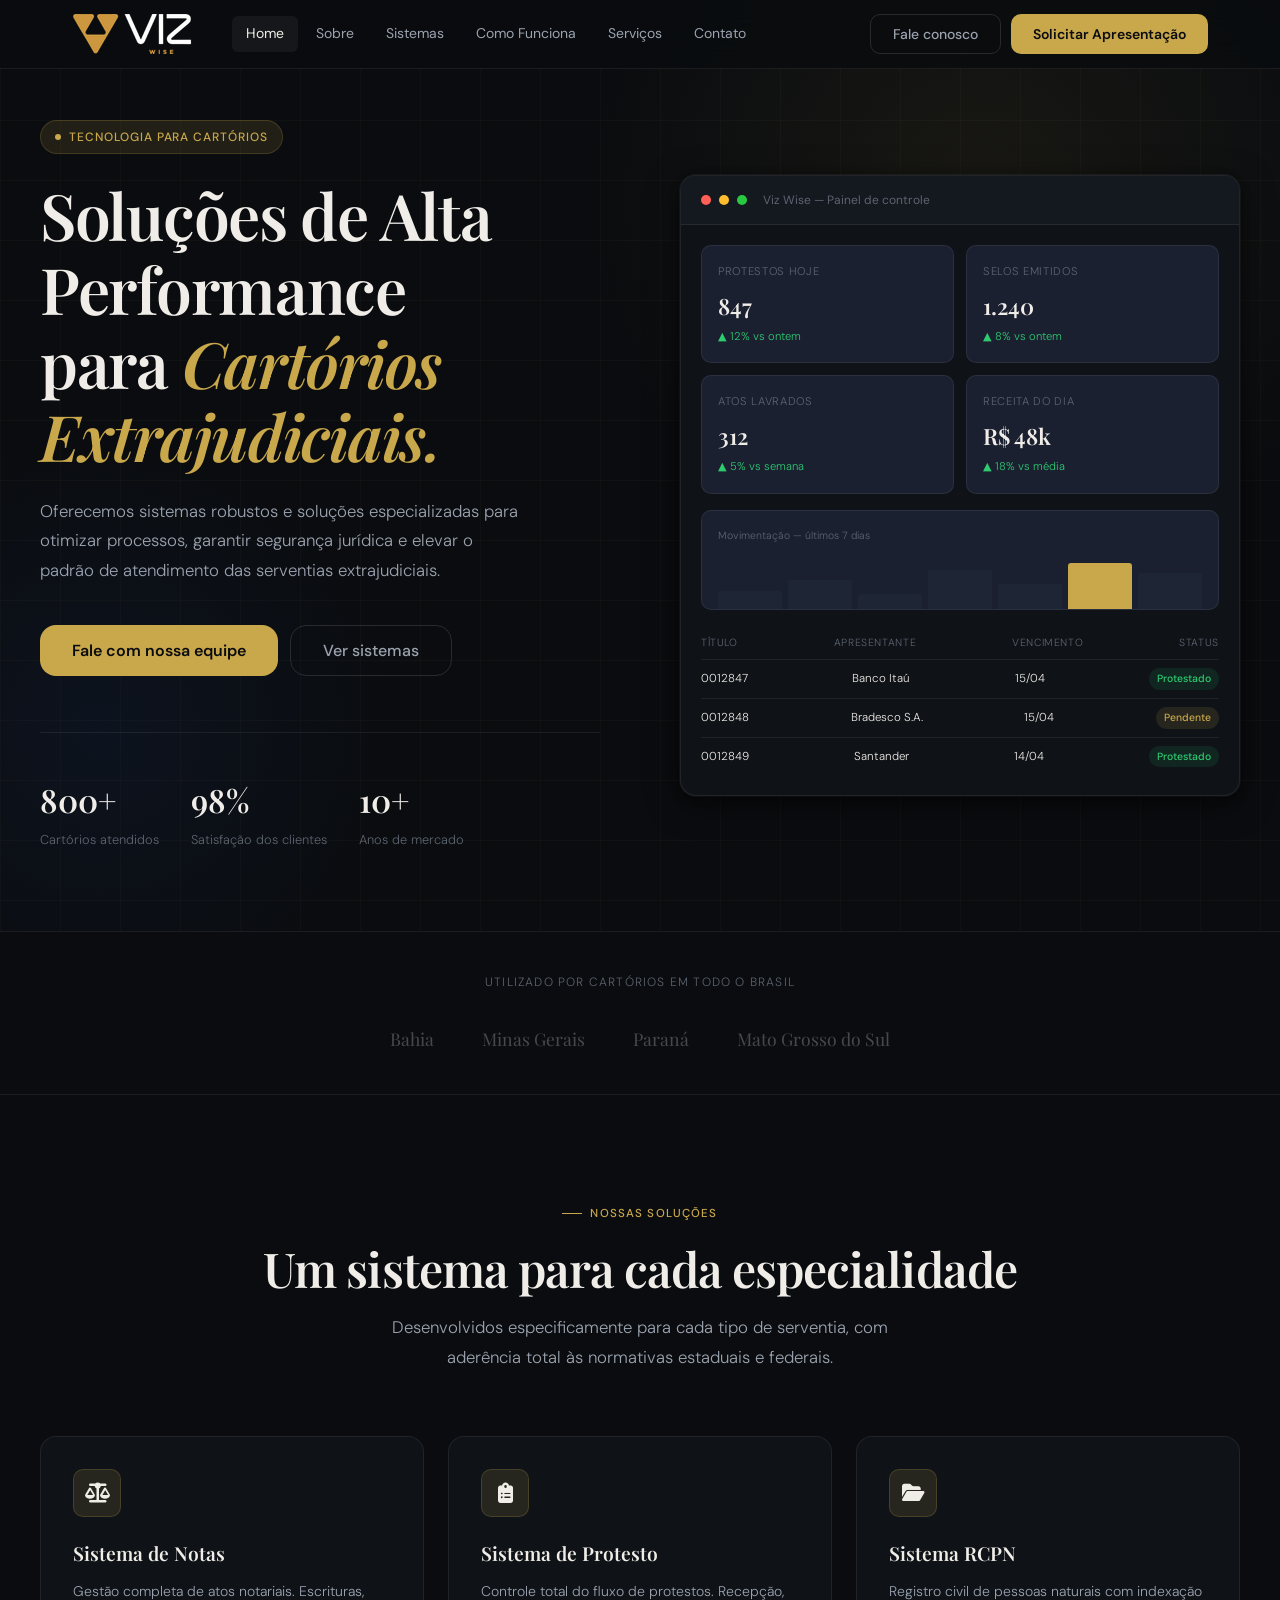
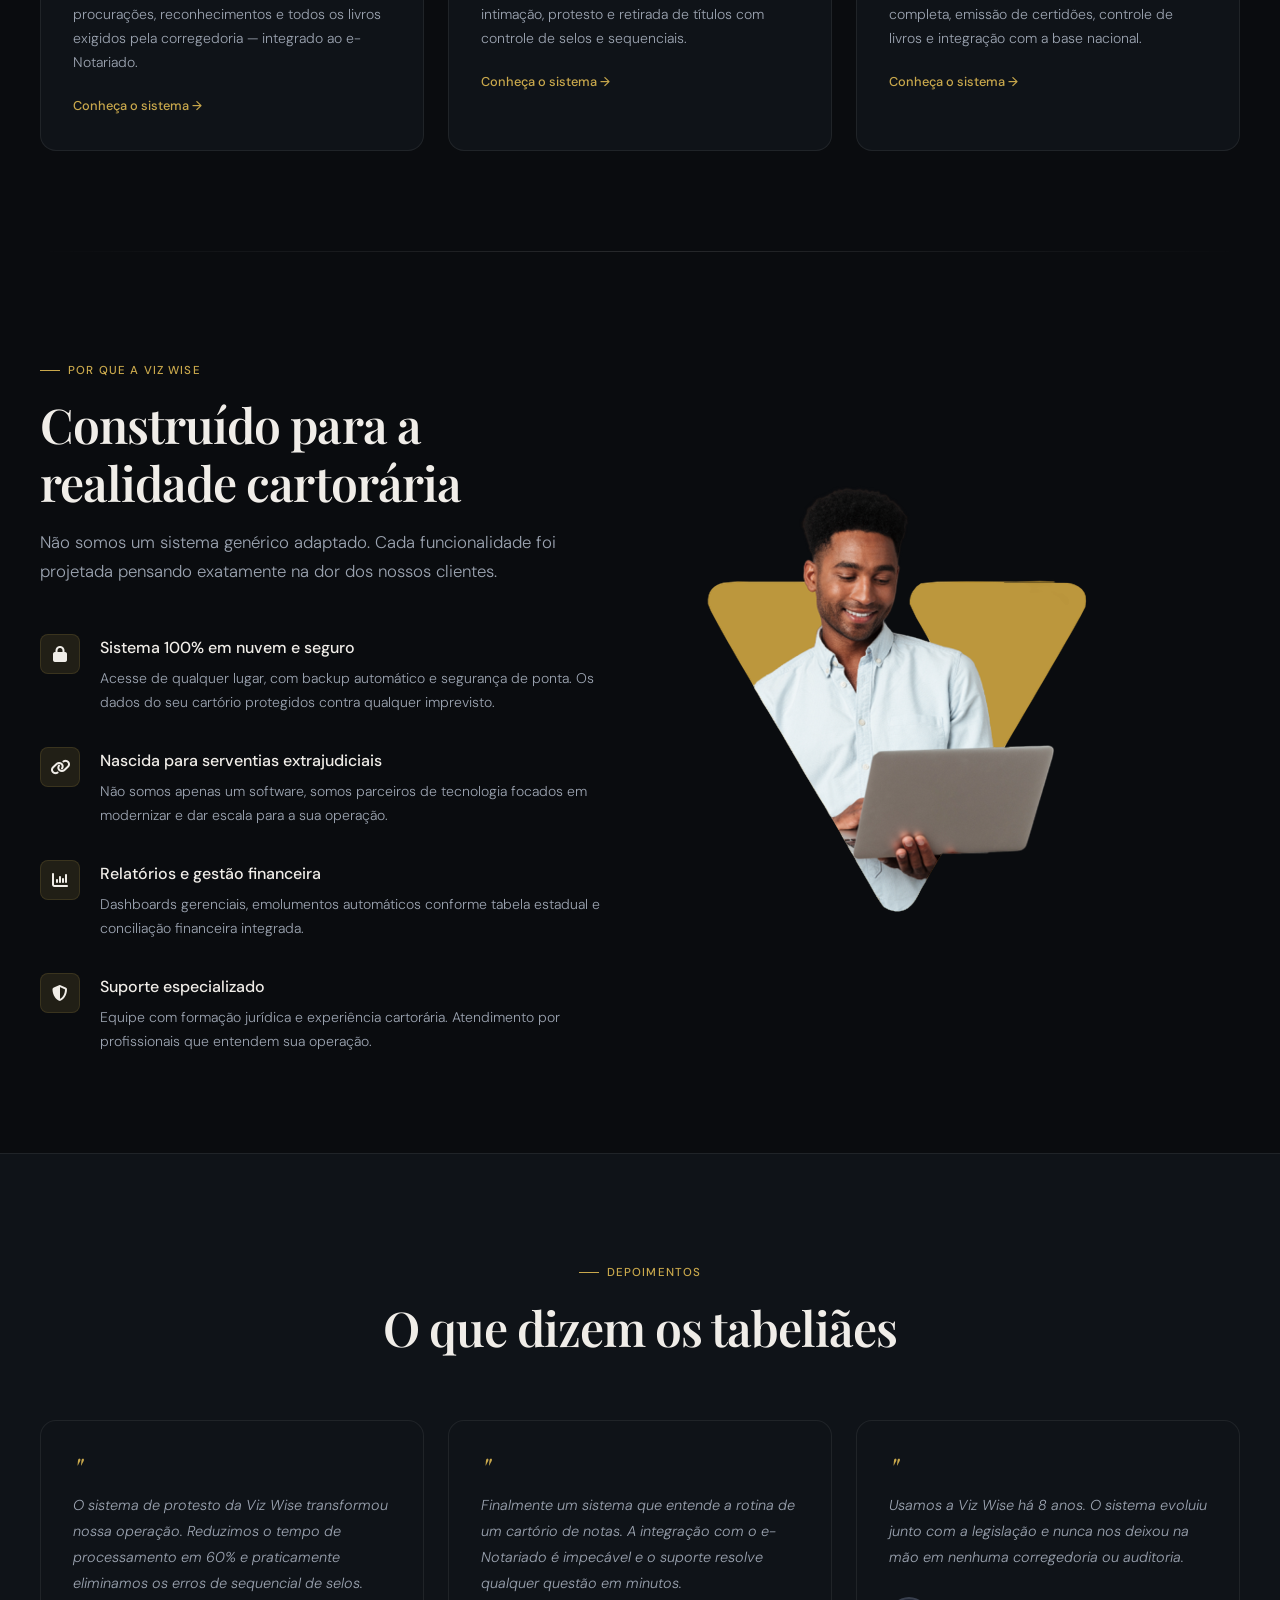
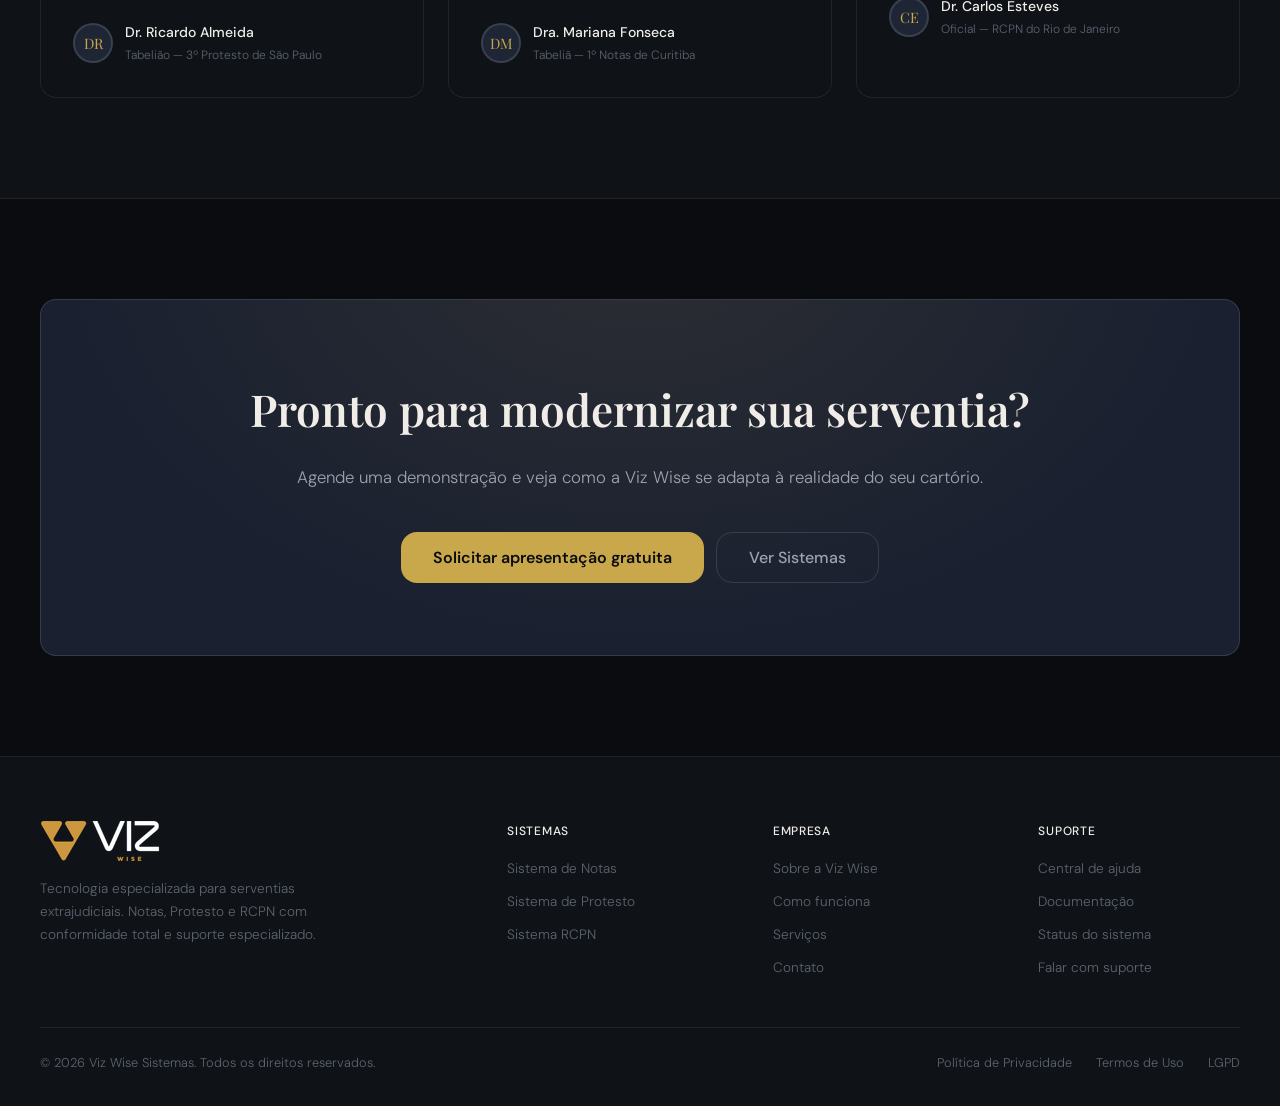
==== commit 6a1e55a9: "Mensagem dizendo o que você alterou" ====
--- a/index.html
+++ b/index.html
@@ -218,17 +218,17 @@
             <div class="feature-item">
               <div class="feature-icon"><i class="fa-solid fa-lock"></i></div>
               <div>
-                <div class="feature-title">Conformidade total com CNJ</div>
-                <div class="feature-desc">Atualizações automáticas para manter seu cartório sempre em conformidade com
-                  as normativas do Conselho Nacional de Justiça.</div>
+                <div class="feature-title">Sistema 100% em nuvem e seguro</div>
+                <div class="feature-desc">Acesse de qualquer lugar, com backup automático e segurança de ponta. Os dados
+                  do seu cartório protegidos contra qualquer imprevisto.</div>
               </div>
             </div>
             <div class="feature-item">
               <div class="feature-icon"><i class="fa-solid fa-link"></i></div>
               <div>
-                <div class="feature-title">Integração com e-Notariado</div>
-                <div class="feature-desc">Conexão nativa com a plataforma do CFN para atos digitais, videoconferência e
-                  assinatura eletrônica avançada.</div>
+                <div class="feature-title">Nascida para serventias extrajudiciais</div>
+                <div class="feature-desc">Não somos apenas um software, somos parceiros de tecnologia focados em
+                  modernizar e dar escala para a sua operação.</div>
               </div>
             </div>
             <div class="feature-item">
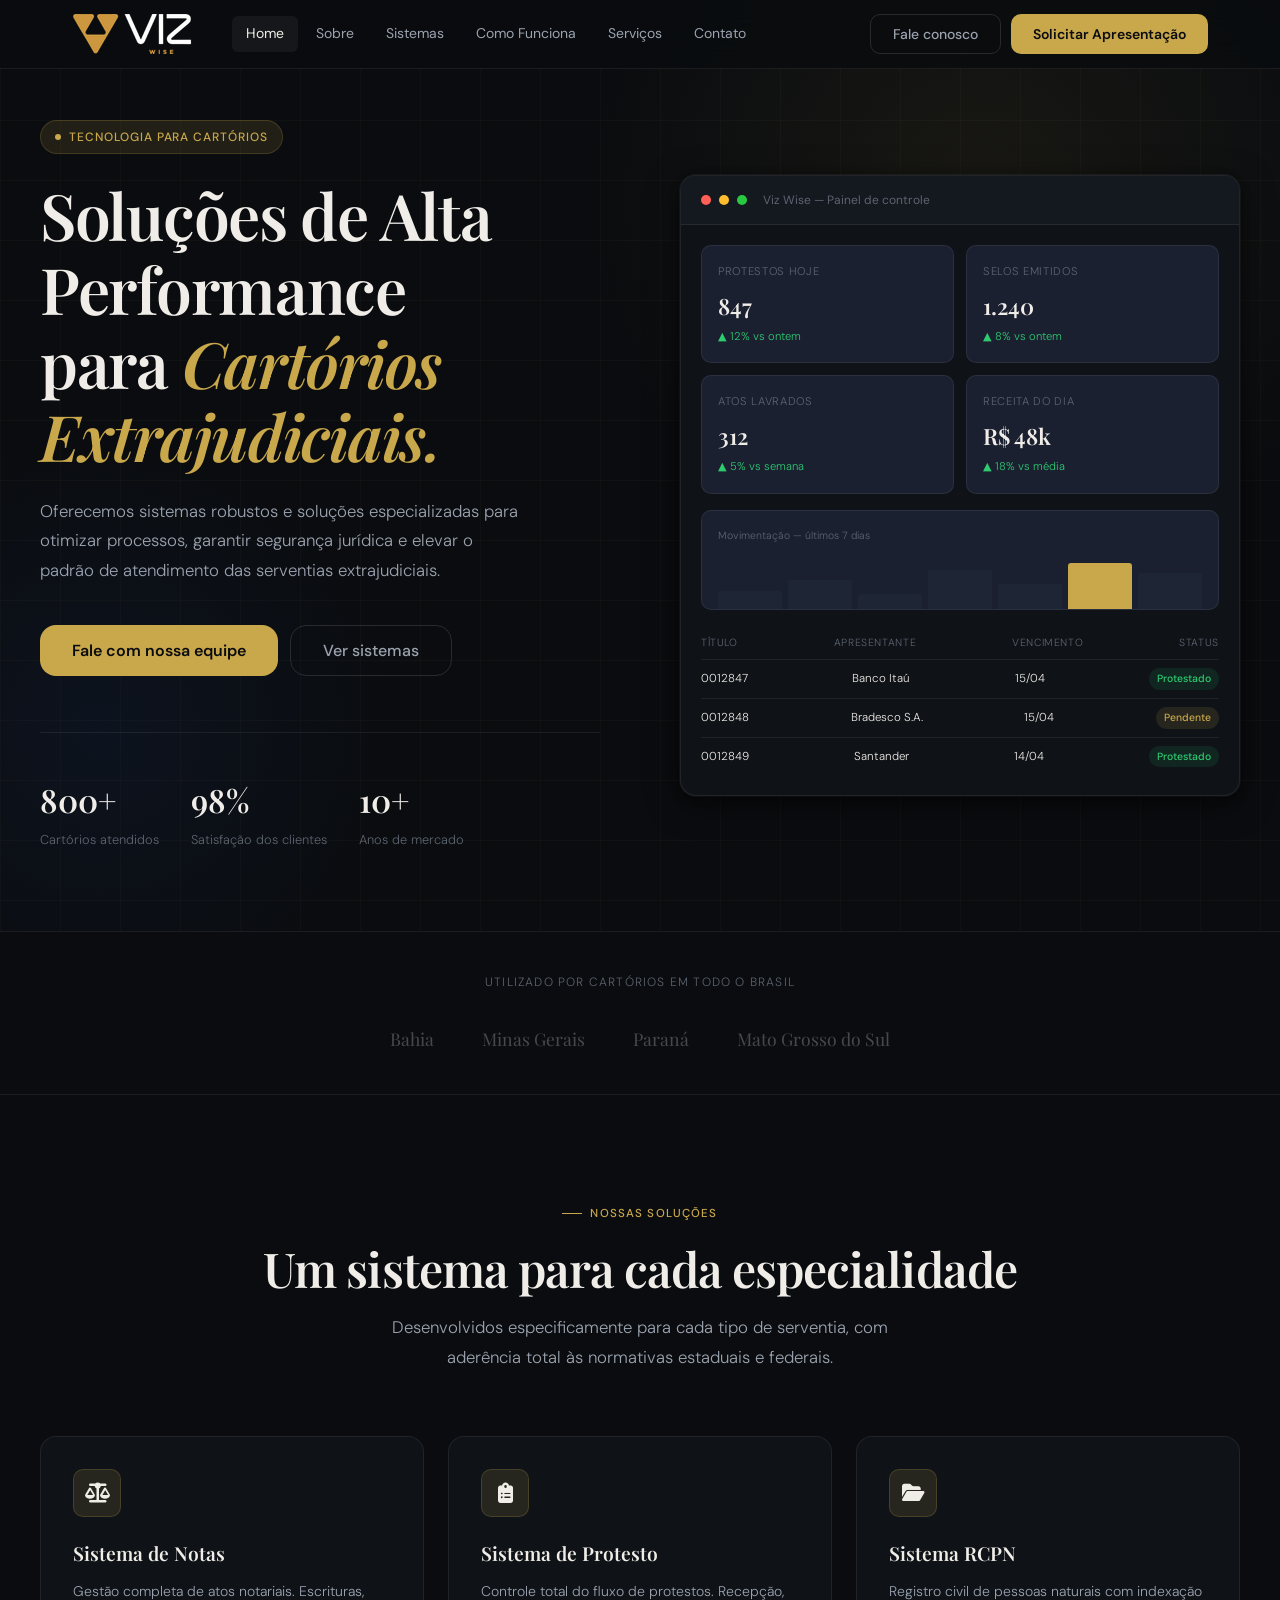
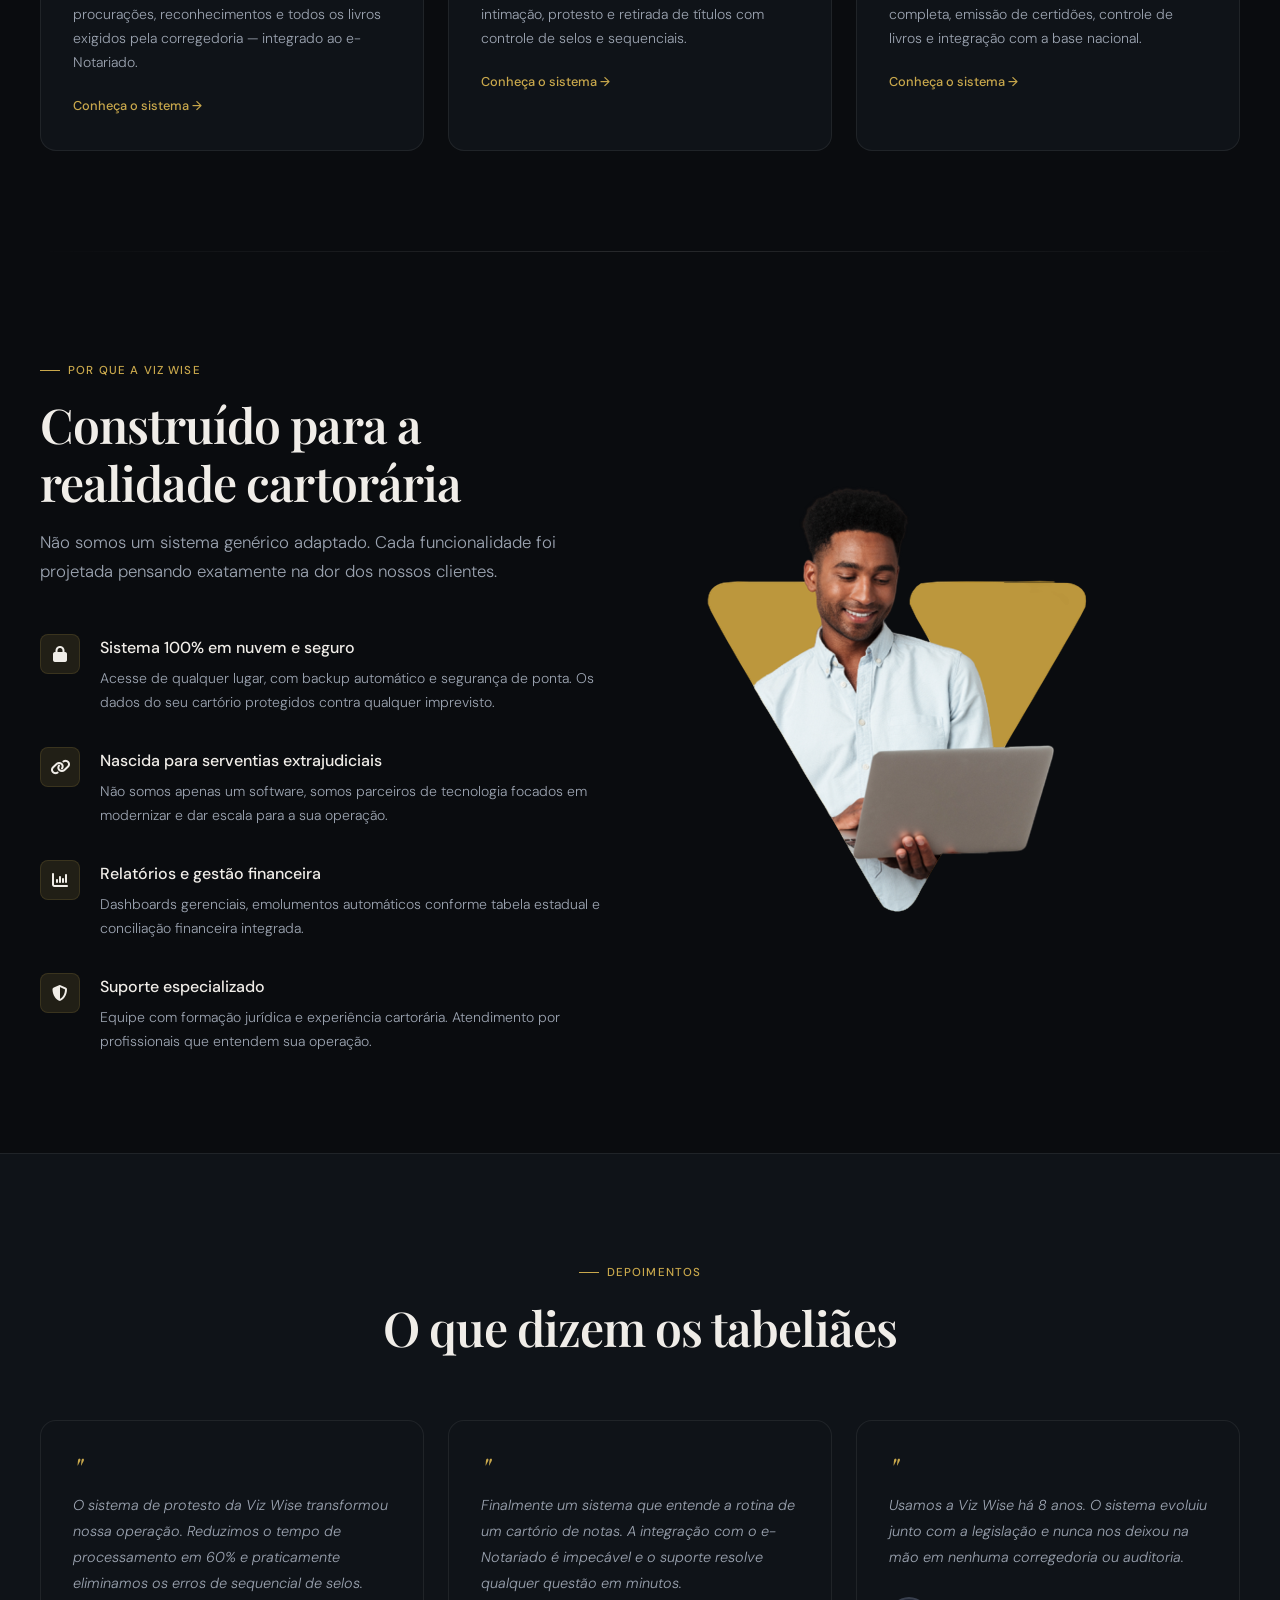
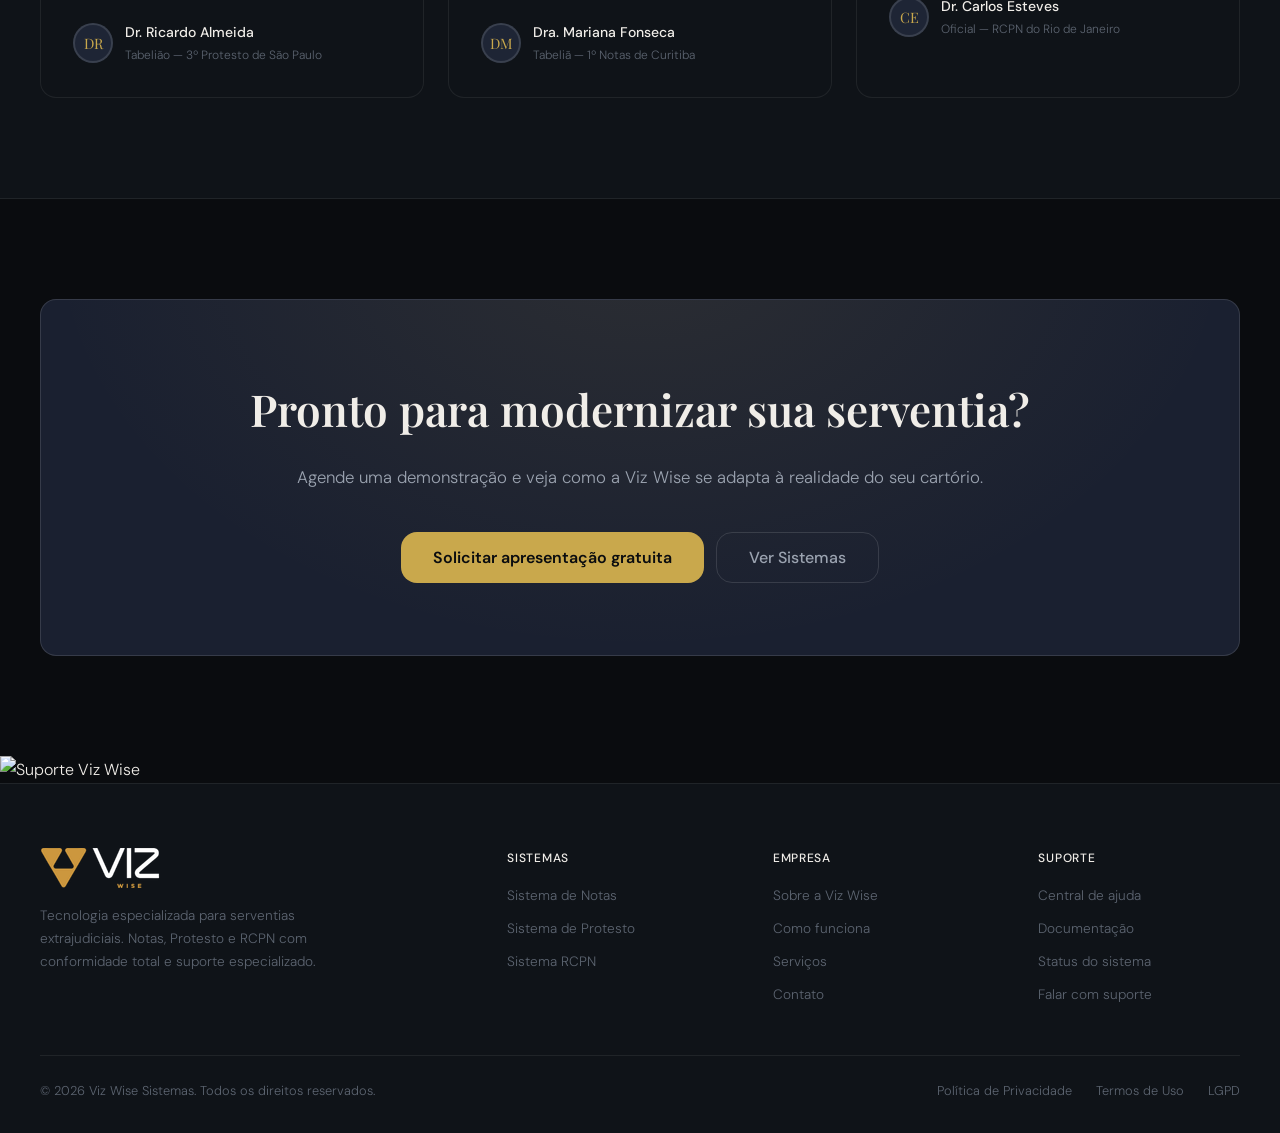
==== commit 1d67c62b: "alterxcoes no css" ====
--- a/index.html
+++ b/index.html
@@ -317,7 +317,7 @@
       </div>
     </div>
   </section>
-
+<a href="https://wa.me/5575987058149?text=Ol%C3%A1%21%20Estou%20acessando%20o%20site%20da%20Viz%20Wise%20e%20preciso%20de%20suporte%20com%20os%20sistemas." target="_blank" class="whatsapp-button"><img src="https://vizwise.com.br/wp-content/uploads/2025/04/button-whatsapp-support.png" alt="Suporte Viz Wise"></a>
   <footer>
     <div class="footer-inner">
       <div class="footer-top">
--- a/css/styles.css
+++ b/css/styles.css
@@ -1548,4 +1548,6 @@
   .hero {
     padding: 100px 24px 64px;
   }
-}+}
+
+
